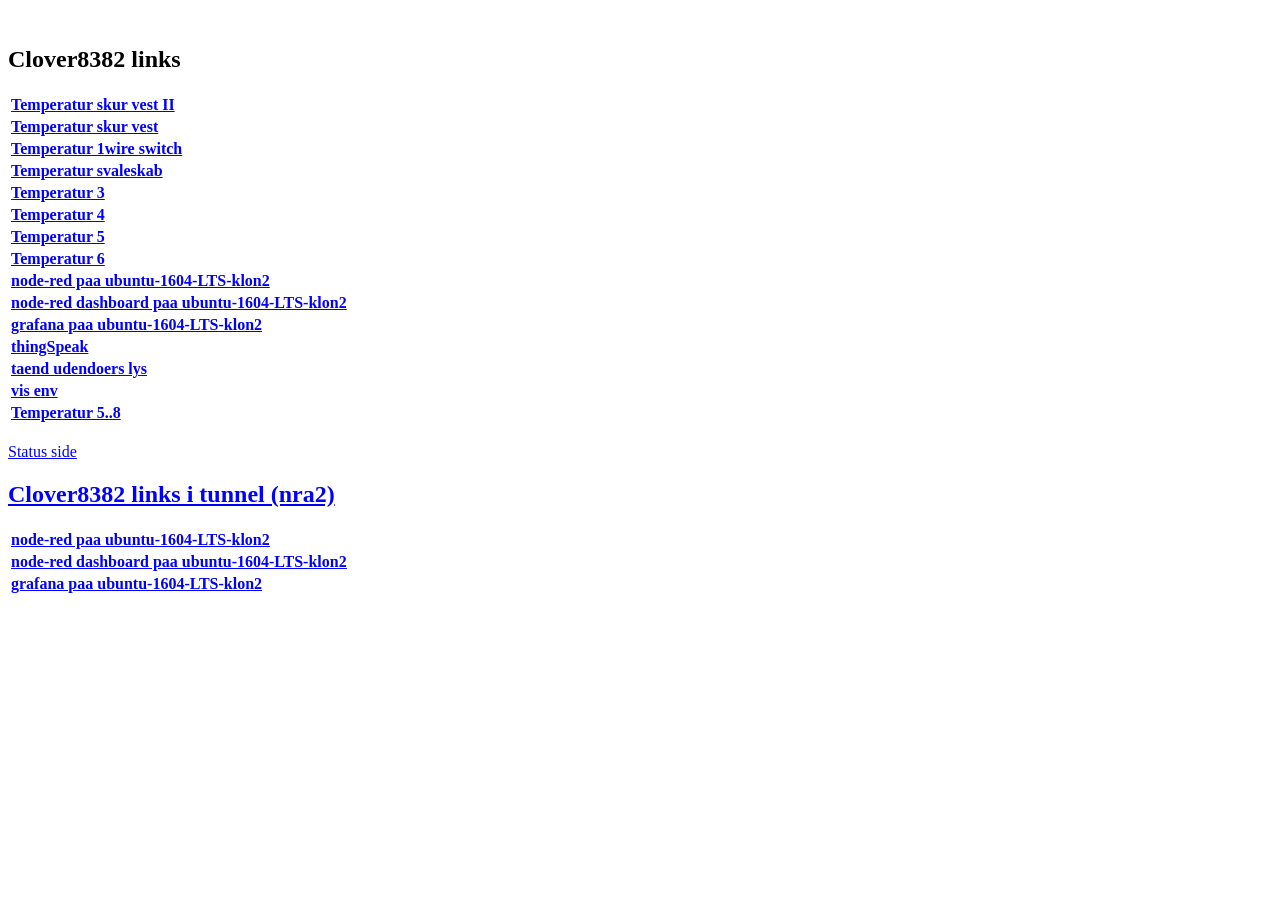
==== index.html @ 85c94c0a "Update index.html" ====
<!DOCTYPE html>
<html>
<head>
<title>Clover8382</title>
</head>
<!-- Background white, links blue (unvisited), navy (visited), red
(active) -->
<body bgcolor="#FFFFFF" text="#000000" link="#0000FF"
vlink="#000080" alink="#FF0000">
<BR>
<h2> Clover8382 links</h2>
<TABLE>
<TR><TD><B><a href="http://opsamling3/cgi-bin/graph.cgi?Database=287C283A040000&Start=-7d&End=now&Title=Temperatur skur vest II&y-axis=Grader&Description=Grader">Temperatur skur vest II</a></B></TD></TR>
<TR><TD><B><a href="http://opsamling3/cgi-bin/graph.cgi?Database=288E6C3A040000&Start=-7d&End=now&Title=Temperatur skur vest&y-axis=Temperatur 2&Description=Grader">Temperatur skur vest</a></B></TD></TR>
<TR><TD><B><a href="http://opsamling3/cgi-bin/graph.cgi?Database=285D42EB040000&Start=-7d&End=now&Title=Temperatur 1wire switch&y-axis=Temperatur 2&Description=Grader">Temperatur 1wire switch</a></B></TD></TR>
<TR><TD><B><a href="http://opsamling3/cgi-bin/graph.cgi?Database=2884FAEA040000&Start=-7d&End=now&Title=Temperatur svaleskab&y-axis=Temperatur 2&Description=Grader">Temperatur svaleskab</a></B></TD></TR>
<TR><TD><B><a href="http://opsamling3/cgi-bin/graph.cgi?Database=28F2323A040000&Start=-7d&End=now&Title=Temperatur 3&y-axis=Temperatur 3&Description=Grader">Temperatur 3</a></B></TD></TR>
<TR><TD><B><a href="http://opsamling3/cgi-bin/graph.cgi?Database=288DDADF000000&Start=-7d&End=now&Title=Temperatur 4&y-axis=Temperatur 4&Description=Grader">Temperatur 4</a></B></TD></TR>
<TR><TD><B><a href="http://opsamling3/cgi-bin/graph.cgi?Database=2895D642030000&Start=-7d&End=now&Title=Temperatur 5&y-axis=Temperatur 5&Description=Grader">Temperatur 5</a></B></TD></TR>
<TR><TD><B><a href="http://opsamling3/cgi-bin/graph.cgi?Database=28A9C1DF000000&Start=-7d&End=now&Title=Temperatur 6&y-axis=Temperatur 6&Description=Grader">Temperatur 6</a></B></TD></TR>
<TR><TD><B><a href="http://192.168.1.210:1880/">node-red paa ubuntu-1604-LTS-klon2</a></B></TD></TR>
<TR><TD><B><a href="http://192.168.1.210:1880/ui/">node-red dashboard paa ubuntu-1604-LTS-klon2</a></B></TD></TR>
<TR><TD><B><a href="http://192.168.1.210:3000/">grafana paa ubuntu-1604-LTS-klon2</a></B></TD></TR>
<TR><TD><B><a href="http://thingspeak.com/">thingSpeak</a></B></TD></TR>
<TR><TD><B><a href="http://opsamling3/cgi-bin/taendlys">taend udendoers lys</a></B></TD></TR>
<TR><TD><B><a href="http://opsamling3/cgi-bin/env">vis env</a></B></TD></TR>
<TR><TD><B><a href="http://opsamling3/cgi-bin/graph4.cgi?D1=2895D642030000&D2=28A9C1DF000000&D3=28D2C9DF000000&D4=28DBBBDF000000&Start=-7d&End=now&Title=Temperatur 5..8&y-axis=temp/C&De1=T 5&De2=T 6&De3=T 7&De4=T 8">Temperatur 5..8</a></B></TD></TR>
</TABLE>
<BR>
<a href="index.html">Status side

<h2> Clover8382 links i tunnel (nra2)</h2>
<TABLE>
<TR><TD><B><a href="http://localhost:31880/">node-red paa ubuntu-1604-LTS-klon2</a></B></TD></TR>
<TR><TD><B><a href="http://localhost:31880/ui/">node-red dashboard paa ubuntu-1604-LTS-klon2</a></B></TD></TR>
<TR><TD><B><a href="http://localhost:33000/">grafana paa ubuntu-1604-LTS-klon2</a></B></TD></TR>
</TABLE>
<BR>
</body>
</html>
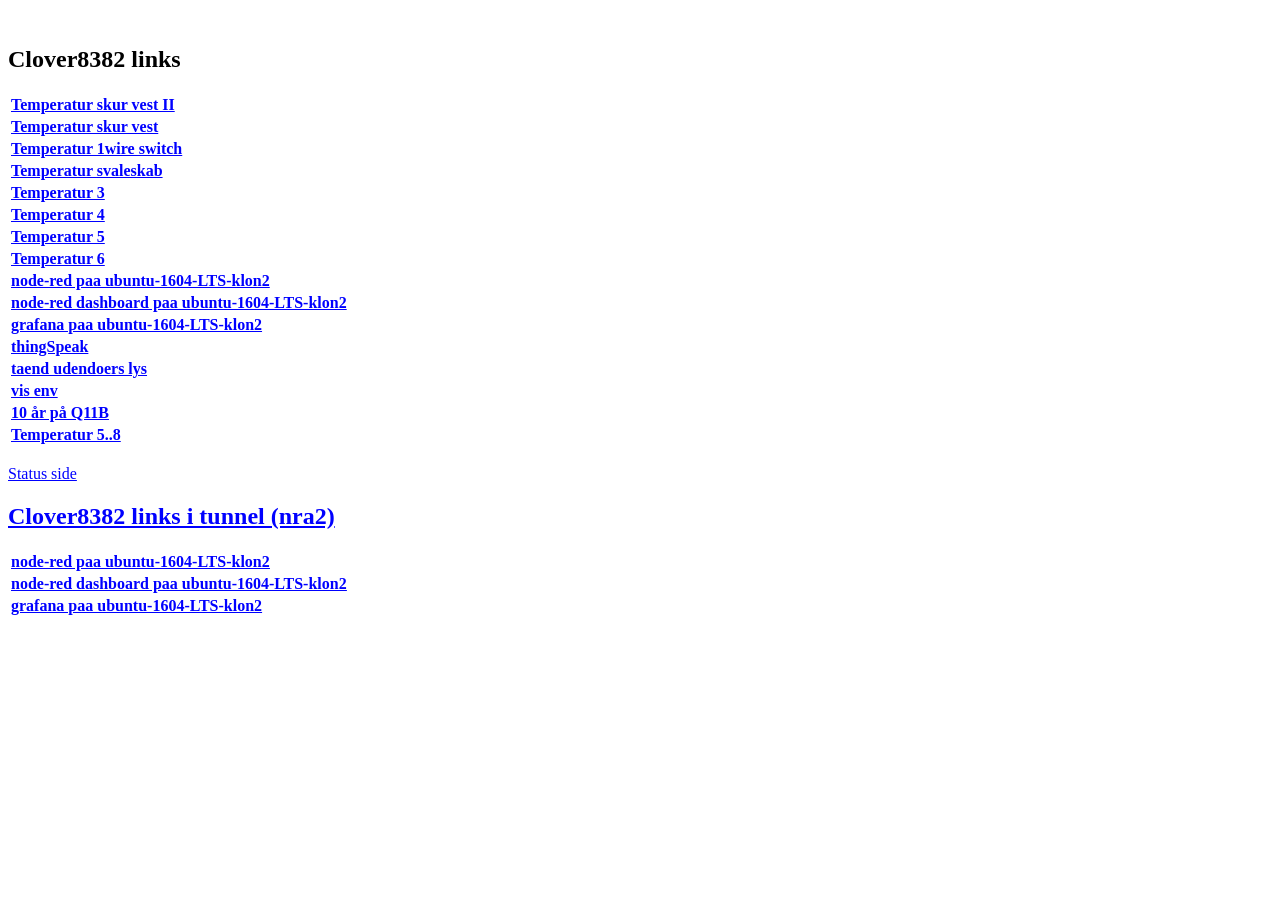
==== commit 7b038274: "Update index.html" ====
--- a/index.html
+++ b/index.html
@@ -24,6 +24,7 @@
 <TR><TD><B><a href="http://thingspeak.com/">thingSpeak</a></B></TD></TR>
 <TR><TD><B><a href="http://opsamling3/cgi-bin/taendlys">taend udendoers lys</a></B></TD></TR>
 <TR><TD><B><a href="http://opsamling3/cgi-bin/env">vis env</a></B></TD></TR>
+<TR><TD><B><a href="https://lhaugaard.github.io/10aar.html">10 år på Q11B</a></B></TD></TR>
 <TR><TD><B><a href="http://opsamling3/cgi-bin/graph4.cgi?D1=2895D642030000&D2=28A9C1DF000000&D3=28D2C9DF000000&D4=28DBBBDF000000&Start=-7d&End=now&Title=Temperatur 5..8&y-axis=temp/C&De1=T 5&De2=T 6&De3=T 7&De4=T 8">Temperatur 5..8</a></B></TD></TR>
 </TABLE>
 <BR>
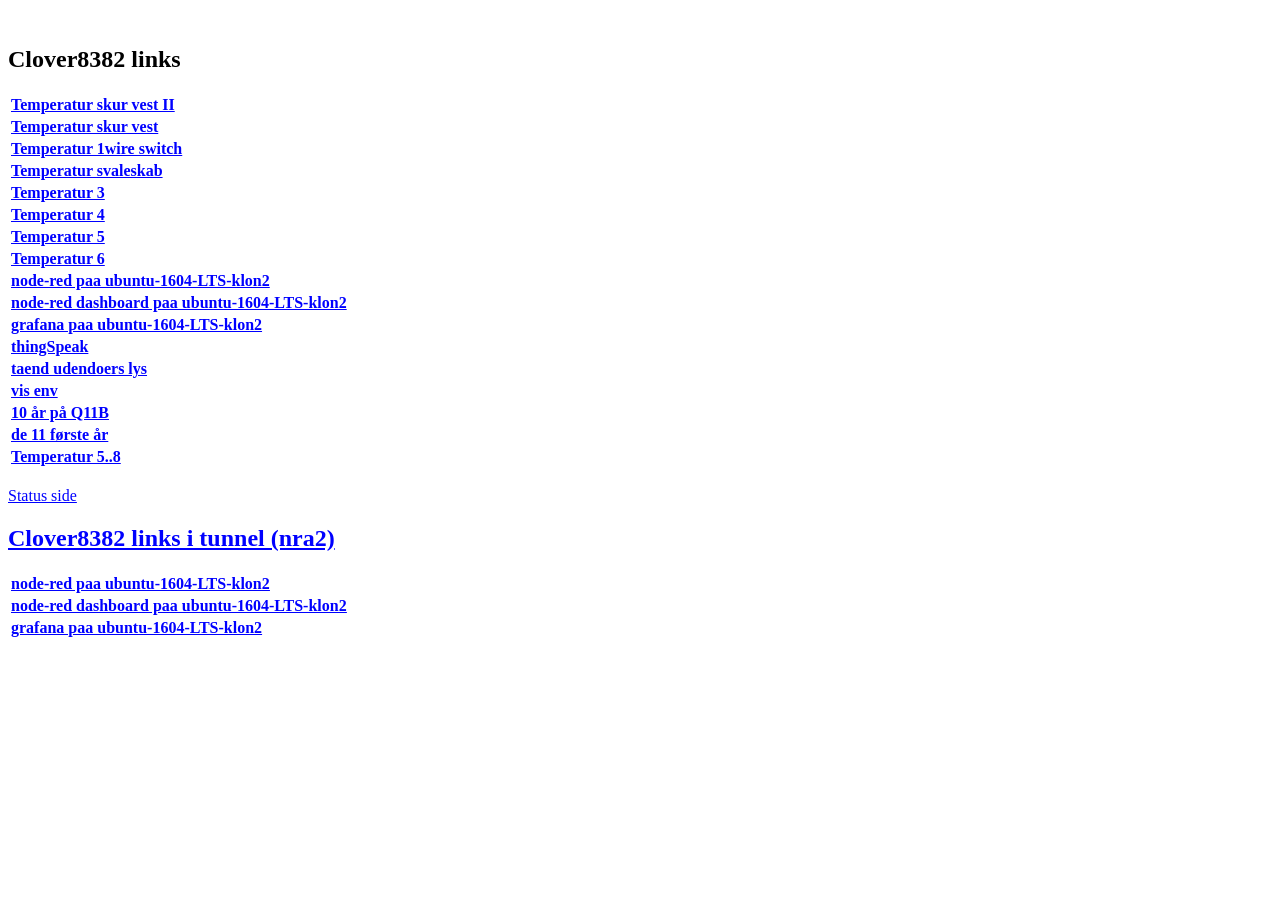
==== commit aa8954bd: "Update index.html" ====
--- a/index.html
+++ b/index.html
@@ -24,7 +24,8 @@
 <TR><TD><B><a href="http://thingspeak.com/">thingSpeak</a></B></TD></TR>
 <TR><TD><B><a href="http://opsamling3/cgi-bin/taendlys">taend udendoers lys</a></B></TD></TR>
 <TR><TD><B><a href="http://opsamling3/cgi-bin/env">vis env</a></B></TD></TR>
-<TR><TD><B><a href="https://lhaugaard.github.io/10aar.html">10 år på Q11B</a></B></TD></TR>
+<TR><TD><B><a href="https://lhaugaard.github.io/8aar.html">10 år på Q11B</a></B></TD></TR>
+<TR><TD><B><a href="https://lhaugaard.github.io/11years.html">de 11 første år</a></B></TD></TR>
 <TR><TD><B><a href="http://opsamling3/cgi-bin/graph4.cgi?D1=2895D642030000&D2=28A9C1DF000000&D3=28D2C9DF000000&D4=28DBBBDF000000&Start=-7d&End=now&Title=Temperatur 5..8&y-axis=temp/C&De1=T 5&De2=T 6&De3=T 7&De4=T 8">Temperatur 5..8</a></B></TD></TR>
 </TABLE>
 <BR>
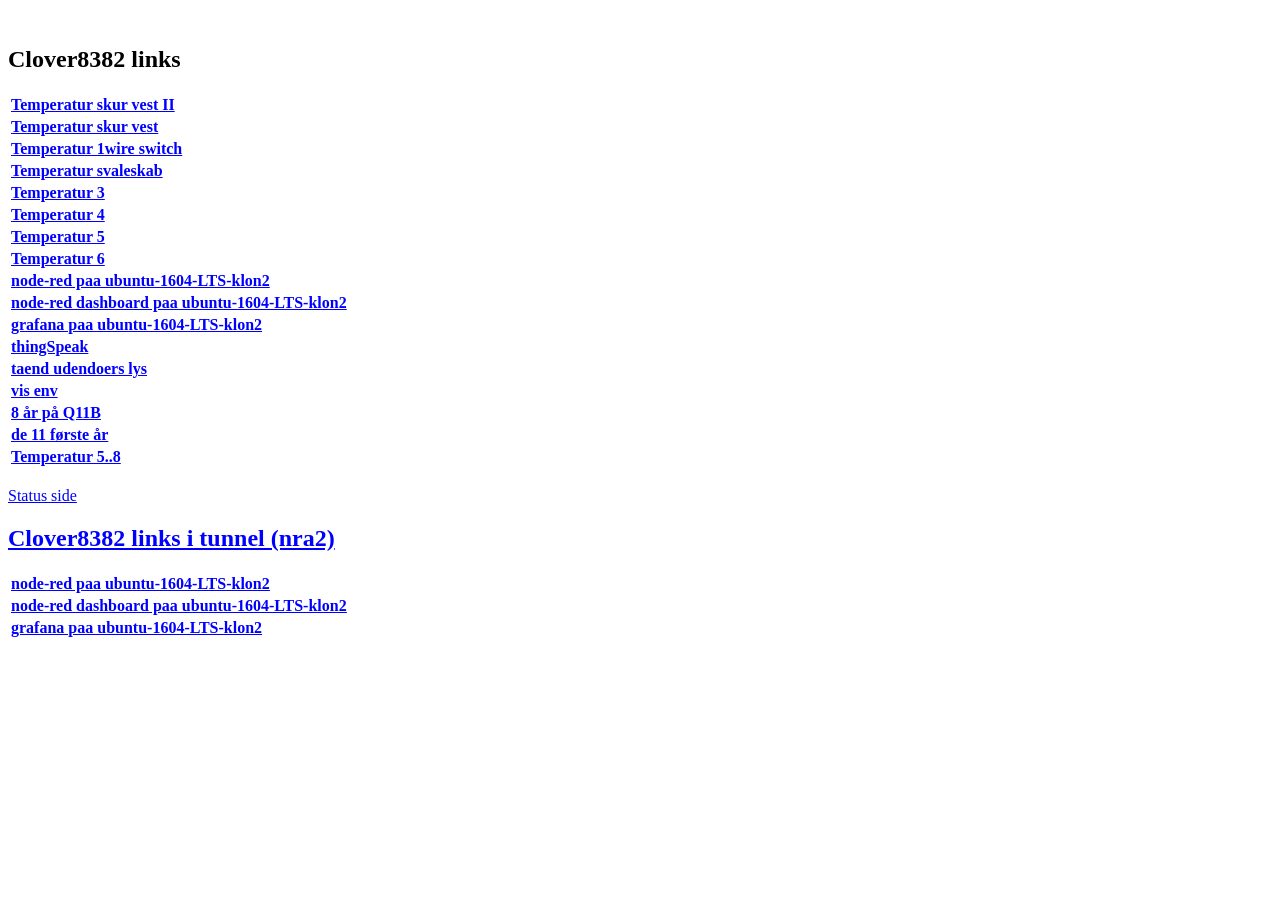
==== commit d0824fab: "Update index.html" ====
--- a/index.html
+++ b/index.html
@@ -24,7 +24,7 @@
 <TR><TD><B><a href="http://thingspeak.com/">thingSpeak</a></B></TD></TR>
 <TR><TD><B><a href="http://opsamling3/cgi-bin/taendlys">taend udendoers lys</a></B></TD></TR>
 <TR><TD><B><a href="http://opsamling3/cgi-bin/env">vis env</a></B></TD></TR>
-<TR><TD><B><a href="https://lhaugaard.github.io/8aar.html">10 år på Q11B</a></B></TD></TR>
+<TR><TD><B><a href="https://lhaugaard.github.io/10aar.html">8 år på Q11B</a></B></TD></TR>
 <TR><TD><B><a href="https://lhaugaard.github.io/11years.html">de 11 første år</a></B></TD></TR>
 <TR><TD><B><a href="http://opsamling3/cgi-bin/graph4.cgi?D1=2895D642030000&D2=28A9C1DF000000&D3=28D2C9DF000000&D4=28DBBBDF000000&Start=-7d&End=now&Title=Temperatur 5..8&y-axis=temp/C&De1=T 5&De2=T 6&De3=T 7&De4=T 8">Temperatur 5..8</a></B></TD></TR>
 </TABLE>
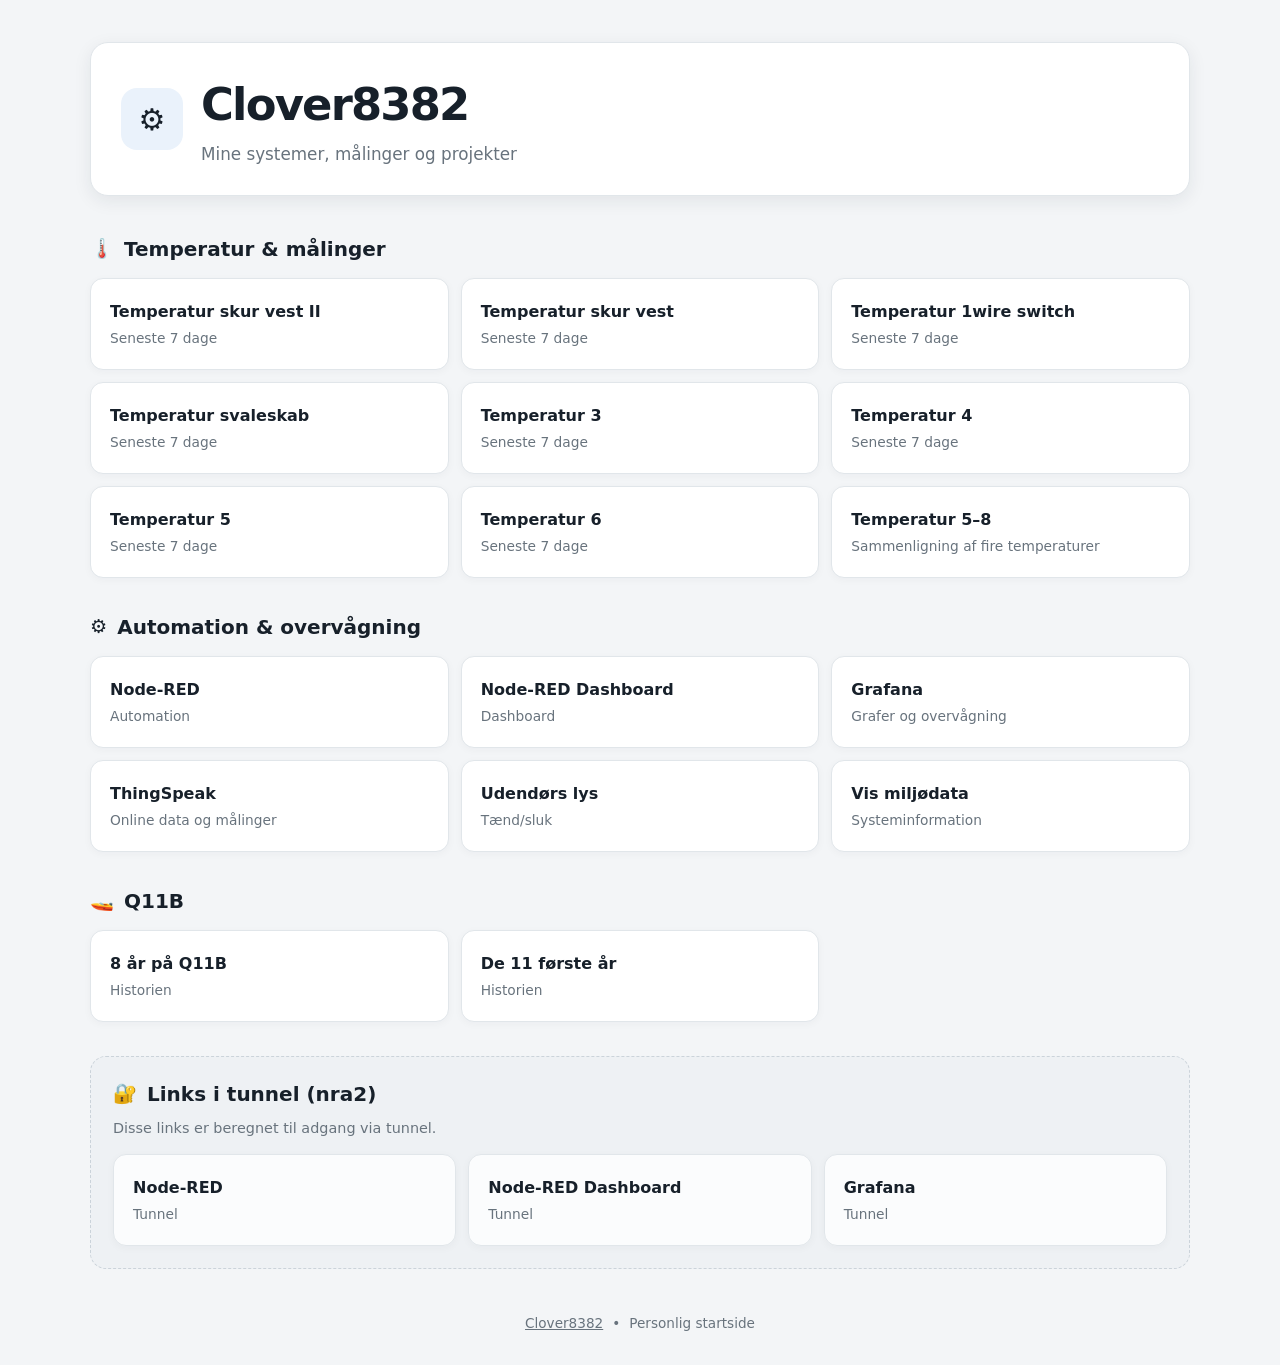
==== commit f93a79ae: "Add files via upload" ====
--- a/index.html
+++ b/index.html
@@ -1,43 +1,135 @@
 <!DOCTYPE html>
-<html>
+<html lang="da">
 <head>
-<title>Clover8382</title>
+  <meta charset="UTF-8">
+  <meta name="viewport" content="width=device-width, initial-scale=1.0">
+  <meta name="description" content="Clover8382 – links til temperatur, automation, overvågning og projekter">
+  <title>Clover8382</title>
+  <link rel="stylesheet" href="style.css">
 </head>
-<!-- Background white, links blue (unvisited), navy (visited), red
-(active) -->
-<body bgcolor="#FFFFFF" text="#000000" link="#0000FF"
-vlink="#000080" alink="#FF0000">
-<BR>
-<h2> Clover8382 links</h2>
-<TABLE>
-<TR><TD><B><a href="http://opsamling3/cgi-bin/graph.cgi?Database=287C283A040000&Start=-7d&End=now&Title=Temperatur skur vest II&y-axis=Grader&Description=Grader">Temperatur skur vest II</a></B></TD></TR>
-<TR><TD><B><a href="http://opsamling3/cgi-bin/graph.cgi?Database=288E6C3A040000&Start=-7d&End=now&Title=Temperatur skur vest&y-axis=Temperatur 2&Description=Grader">Temperatur skur vest</a></B></TD></TR>
-<TR><TD><B><a href="http://opsamling3/cgi-bin/graph.cgi?Database=285D42EB040000&Start=-7d&End=now&Title=Temperatur 1wire switch&y-axis=Temperatur 2&Description=Grader">Temperatur 1wire switch</a></B></TD></TR>
-<TR><TD><B><a href="http://opsamling3/cgi-bin/graph.cgi?Database=2884FAEA040000&Start=-7d&End=now&Title=Temperatur svaleskab&y-axis=Temperatur 2&Description=Grader">Temperatur svaleskab</a></B></TD></TR>
-<TR><TD><B><a href="http://opsamling3/cgi-bin/graph.cgi?Database=28F2323A040000&Start=-7d&End=now&Title=Temperatur 3&y-axis=Temperatur 3&Description=Grader">Temperatur 3</a></B></TD></TR>
-<TR><TD><B><a href="http://opsamling3/cgi-bin/graph.cgi?Database=288DDADF000000&Start=-7d&End=now&Title=Temperatur 4&y-axis=Temperatur 4&Description=Grader">Temperatur 4</a></B></TD></TR>
-<TR><TD><B><a href="http://opsamling3/cgi-bin/graph.cgi?Database=2895D642030000&Start=-7d&End=now&Title=Temperatur 5&y-axis=Temperatur 5&Description=Grader">Temperatur 5</a></B></TD></TR>
-<TR><TD><B><a href="http://opsamling3/cgi-bin/graph.cgi?Database=28A9C1DF000000&Start=-7d&End=now&Title=Temperatur 6&y-axis=Temperatur 6&Description=Grader">Temperatur 6</a></B></TD></TR>
-<TR><TD><B><a href="http://192.168.1.210:1880/">node-red paa ubuntu-1604-LTS-klon2</a></B></TD></TR>
-<TR><TD><B><a href="http://192.168.1.210:1880/ui/">node-red dashboard paa ubuntu-1604-LTS-klon2</a></B></TD></TR>
-<TR><TD><B><a href="http://192.168.1.210:3000/">grafana paa ubuntu-1604-LTS-klon2</a></B></TD></TR>
-<TR><TD><B><a href="http://thingspeak.com/">thingSpeak</a></B></TD></TR>
-<TR><TD><B><a href="http://opsamling3/cgi-bin/taendlys">taend udendoers lys</a></B></TD></TR>
-<TR><TD><B><a href="http://opsamling3/cgi-bin/env">vis env</a></B></TD></TR>
-<TR><TD><B><a href="https://lhaugaard.github.io/10aar.html">8 år på Q11B</a></B></TD></TR>
-<TR><TD><B><a href="https://lhaugaard.github.io/11years.html">de 11 første år</a></B></TD></TR>
-<TR><TD><B><a href="http://opsamling3/cgi-bin/graph4.cgi?D1=2895D642030000&D2=28A9C1DF000000&D3=28D2C9DF000000&D4=28DBBBDF000000&Start=-7d&End=now&Title=Temperatur 5..8&y-axis=temp/C&De1=T 5&De2=T 6&De3=T 7&De4=T 8">Temperatur 5..8</a></B></TD></TR>
-</TABLE>
-<BR>
-<a href="index.html">Status side
 
-<h2> Clover8382 links i tunnel (nra2)</h2>
-<TABLE>
-<TR><TD><B><a href="http://localhost:31880/">node-red paa ubuntu-1604-LTS-klon2</a></B></TD></TR>
-<TR><TD><B><a href="http://localhost:31880/ui/">node-red dashboard paa ubuntu-1604-LTS-klon2</a></B></TD></TR>
-<TR><TD><B><a href="http://localhost:33000/">grafana paa ubuntu-1604-LTS-klon2</a></B></TD></TR>
-</TABLE>
-<BR>
+<body>
+  <main class="page">
+
+    <header class="hero">
+      <div class="hero-icon">⚙️</div>
+      <div>
+        <h1>Clover8382</h1>
+        <p>Mine systemer, målinger og projekter</p>
+      </div>
+    </header>
+
+    <section>
+      <h2><span>🌡️</span> Temperatur & målinger</h2>
+      <div class="cards">
+        <a class="card" href="http://opsamling3/cgi-bin/graph.cgi?Database=287C283A040000&Start=-7d&End=now&Title=Temperatur%20skur%20vest%20II&y-axis=Grader&Description=Grader">
+          <strong>Temperatur skur vest II</strong>
+          <small>Seneste 7 dage</small>
+        </a>
+        <a class="card" href="http://opsamling3/cgi-bin/graph.cgi?Database=288E6C3A040000&Start=-7d&End=now&Title=Temperatur%20skur%20vest&y-axis=Temperatur%202&Description=Grader">
+          <strong>Temperatur skur vest</strong>
+          <small>Seneste 7 dage</small>
+        </a>
+        <a class="card" href="http://opsamling3/cgi-bin/graph.cgi?Database=285D42EB040000&Start=-7d&End=now&Title=Temperatur%201wire%20switch&y-axis=Temperatur%202&Description=Grader">
+          <strong>Temperatur 1wire switch</strong>
+          <small>Seneste 7 dage</small>
+        </a>
+        <a class="card" href="http://opsamling3/cgi-bin/graph.cgi?Database=2884FAEA040000&Start=-7d&End=now&Title=Temperatur%20svaleskab&y-axis=Temperatur%202&Description=Grader">
+          <strong>Temperatur svaleskab</strong>
+          <small>Seneste 7 dage</small>
+        </a>
+        <a class="card" href="http://opsamling3/cgi-bin/graph.cgi?Database=28F2323A040000&Start=-7d&End=now&Title=Temperatur%203&y-axis=Temperatur%203&Description=Grader">
+          <strong>Temperatur 3</strong>
+          <small>Seneste 7 dage</small>
+        </a>
+        <a class="card" href="http://opsamling3/cgi-bin/graph.cgi?Database=288DDADF000000&Start=-7d&End=now&Title=Temperatur%204&y-axis=Temperatur%204&Description=Grader">
+          <strong>Temperatur 4</strong>
+          <small>Seneste 7 dage</small>
+        </a>
+        <a class="card" href="http://opsamling3/cgi-bin/graph.cgi?Database=2895D642030000&Start=-7d&End=now&Title=Temperatur%205&y-axis=Temperatur%205&Description=Grader">
+          <strong>Temperatur 5</strong>
+          <small>Seneste 7 dage</small>
+        </a>
+        <a class="card" href="http://opsamling3/cgi-bin/graph.cgi?Database=28A9C1DF000000&Start=-7d&End=now&Title=Temperatur%206&y-axis=Temperatur%206&Description=Grader">
+          <strong>Temperatur 6</strong>
+          <small>Seneste 7 dage</small>
+        </a>
+        <a class="card card-wide" href="http://opsamling3/cgi-bin/graph4.cgi?D1=2895D642030000&D2=28A9C1DF000000&D3=28D2C9DF000000&D4=28DBBBDF000000&Start=-7d&End=now&Title=Temperatur%205..8&y-axis=temp/C&De1=T%205&De2=T%206&De3=T%207&De4=T%208">
+          <strong>Temperatur 5–8</strong>
+          <small>Sammenligning af fire temperaturer</small>
+        </a>
+      </div>
+    </section>
+
+    <section>
+      <h2><span>⚙️</span> Automation & overvågning</h2>
+      <div class="cards">
+        <a class="card" href="http://192.168.1.210:1880/">
+          <strong>Node-RED</strong>
+          <small>Automation</small>
+        </a>
+        <a class="card" href="http://192.168.1.210:1880/ui/">
+          <strong>Node-RED Dashboard</strong>
+          <small>Dashboard</small>
+        </a>
+        <a class="card" href="http://192.168.1.210:3000/">
+          <strong>Grafana</strong>
+          <small>Grafer og overvågning</small>
+        </a>
+        <a class="card" href="http://thingspeak.com/">
+          <strong>ThingSpeak</strong>
+          <small>Online data og målinger</small>
+        </a>
+        <a class="card" href="http://opsamling3/cgi-bin/taendlys">
+          <strong>Udendørs lys</strong>
+          <small>Tænd/sluk</small>
+        </a>
+        <a class="card" href="http://opsamling3/cgi-bin/env">
+          <strong>Vis miljødata</strong>
+          <small>Systeminformation</small>
+        </a>
+      </div>
+    </section>
+
+    <section>
+      <h2><span>🚤</span> Q11B</h2>
+      <div class="cards">
+        <a class="card" href="10aar.html">
+          <strong>8 år på Q11B</strong>
+          <small>Historien</small>
+        </a>
+        <a class="card" href="11years.html">
+          <strong>De 11 første år</strong>
+          <small>Historien</small>
+        </a>
+      </div>
+    </section>
+
+    <section class="tunnel">
+      <h2><span>🔐</span> Links i tunnel (nra2)</h2>
+      <p class="section-note">Disse links er beregnet til adgang via tunnel.</p>
+      <div class="cards">
+        <a class="card" href="http://localhost:31880/">
+          <strong>Node-RED</strong>
+          <small>Tunnel</small>
+        </a>
+        <a class="card" href="http://localhost:31880/ui/">
+          <strong>Node-RED Dashboard</strong>
+          <small>Tunnel</small>
+        </a>
+        <a class="card" href="http://localhost:33000/">
+          <strong>Grafana</strong>
+          <small>Tunnel</small>
+        </a>
+      </div>
+    </section>
+
+    <footer>
+      <a href="index.html">Clover8382</a>
+      <span>•</span>
+      <span>Personlig startside</span>
+    </footer>
+
+  </main>
 </body>
 </html>
-
--- a/style.css
+++ b/style.css
@@ -0,0 +1,190 @@
+:root {
+  --bg: #f3f5f7;
+  --surface: #ffffff;
+  --text: #17202a;
+  --muted: #68737d;
+  --border: #e1e6ea;
+  --accent: #2867a8;
+  --accent-soft: #eaf2fb;
+  --shadow: 0 5px 18px rgba(20, 35, 50, 0.08);
+}
+
+* {
+  box-sizing: border-box;
+}
+
+html {
+  scroll-behavior: smooth;
+}
+
+body {
+  margin: 0;
+  background: var(--bg);
+  color: var(--text);
+  font-family: system-ui, -apple-system, BlinkMacSystemFont, "Segoe UI", sans-serif;
+  line-height: 1.5;
+}
+
+.page {
+  width: min(1100px, calc(100% - 32px));
+  margin: 0 auto;
+  padding: 42px 0 32px;
+}
+
+.hero {
+  display: flex;
+  align-items: center;
+  gap: 18px;
+  margin-bottom: 38px;
+  padding: 28px 30px;
+  background: var(--surface);
+  border: 1px solid var(--border);
+  border-radius: 18px;
+  box-shadow: var(--shadow);
+}
+
+.hero-icon {
+  display: grid;
+  place-items: center;
+  width: 62px;
+  height: 62px;
+  border-radius: 16px;
+  background: var(--accent-soft);
+  font-size: 30px;
+}
+
+h1 {
+  margin: 0;
+  font-size: clamp(2rem, 5vw, 2.8rem);
+  letter-spacing: -0.04em;
+}
+
+.hero p {
+  margin: 4px 0 0;
+  color: var(--muted);
+  font-size: 1.05rem;
+}
+
+section {
+  margin: 0 0 34px;
+}
+
+h2 {
+  display: flex;
+  align-items: center;
+  gap: 10px;
+  margin: 0 0 14px;
+  font-size: 1.25rem;
+}
+
+h2 span {
+  font-size: 1.2rem;
+}
+
+.cards {
+  display: grid;
+  grid-template-columns: repeat(3, 1fr);
+  gap: 12px;
+}
+
+.card {
+  display: flex;
+  flex-direction: column;
+  justify-content: center;
+  min-height: 92px;
+  padding: 17px 19px;
+  color: var(--text);
+  text-decoration: none;
+  background: var(--surface);
+  border: 1px solid var(--border);
+  border-radius: 13px;
+  box-shadow: 0 2px 8px rgba(20, 35, 50, 0.035);
+  transition: transform 0.16s ease, box-shadow 0.16s ease, border-color 0.16s ease;
+}
+
+.card:hover {
+  transform: translateY(-3px);
+  border-color: #b8cbe0;
+  box-shadow: var(--shadow);
+}
+
+.card:focus-visible {
+  outline: 3px solid #9fc2e6;
+  outline-offset: 2px;
+}
+
+.card strong {
+  font-size: 1rem;
+}
+
+.card small {
+  margin-top: 4px;
+  color: var(--muted);
+  font-size: 0.86rem;
+}
+
+.card-wide {
+  grid-column: span 1;
+}
+
+.tunnel {
+  padding: 22px;
+  background: #eef1f4;
+  border: 1px dashed #cbd3da;
+  border-radius: 16px;
+}
+
+.section-note {
+  margin: -5px 0 14px;
+  color: var(--muted);
+  font-size: 0.9rem;
+}
+
+.tunnel .card {
+  background: rgba(255, 255, 255, 0.8);
+}
+
+footer {
+  display: flex;
+  justify-content: center;
+  gap: 9px;
+  padding-top: 10px;
+  color: var(--muted);
+  font-size: 0.85rem;
+}
+
+footer a {
+  color: var(--muted);
+}
+
+@media (max-width: 800px) {
+  .cards {
+    grid-template-columns: repeat(2, 1fr);
+  }
+}
+
+@media (max-width: 540px) {
+  .page {
+    width: min(100% - 20px, 1100px);
+    padding-top: 20px;
+  }
+
+  .hero {
+    padding: 22px;
+    margin-bottom: 28px;
+  }
+
+  .hero-icon {
+    width: 52px;
+    height: 52px;
+    font-size: 25px;
+  }
+
+  .cards {
+    grid-template-columns: 1fr;
+  }
+
+  .card {
+    min-height: 78px;
+  }
+}
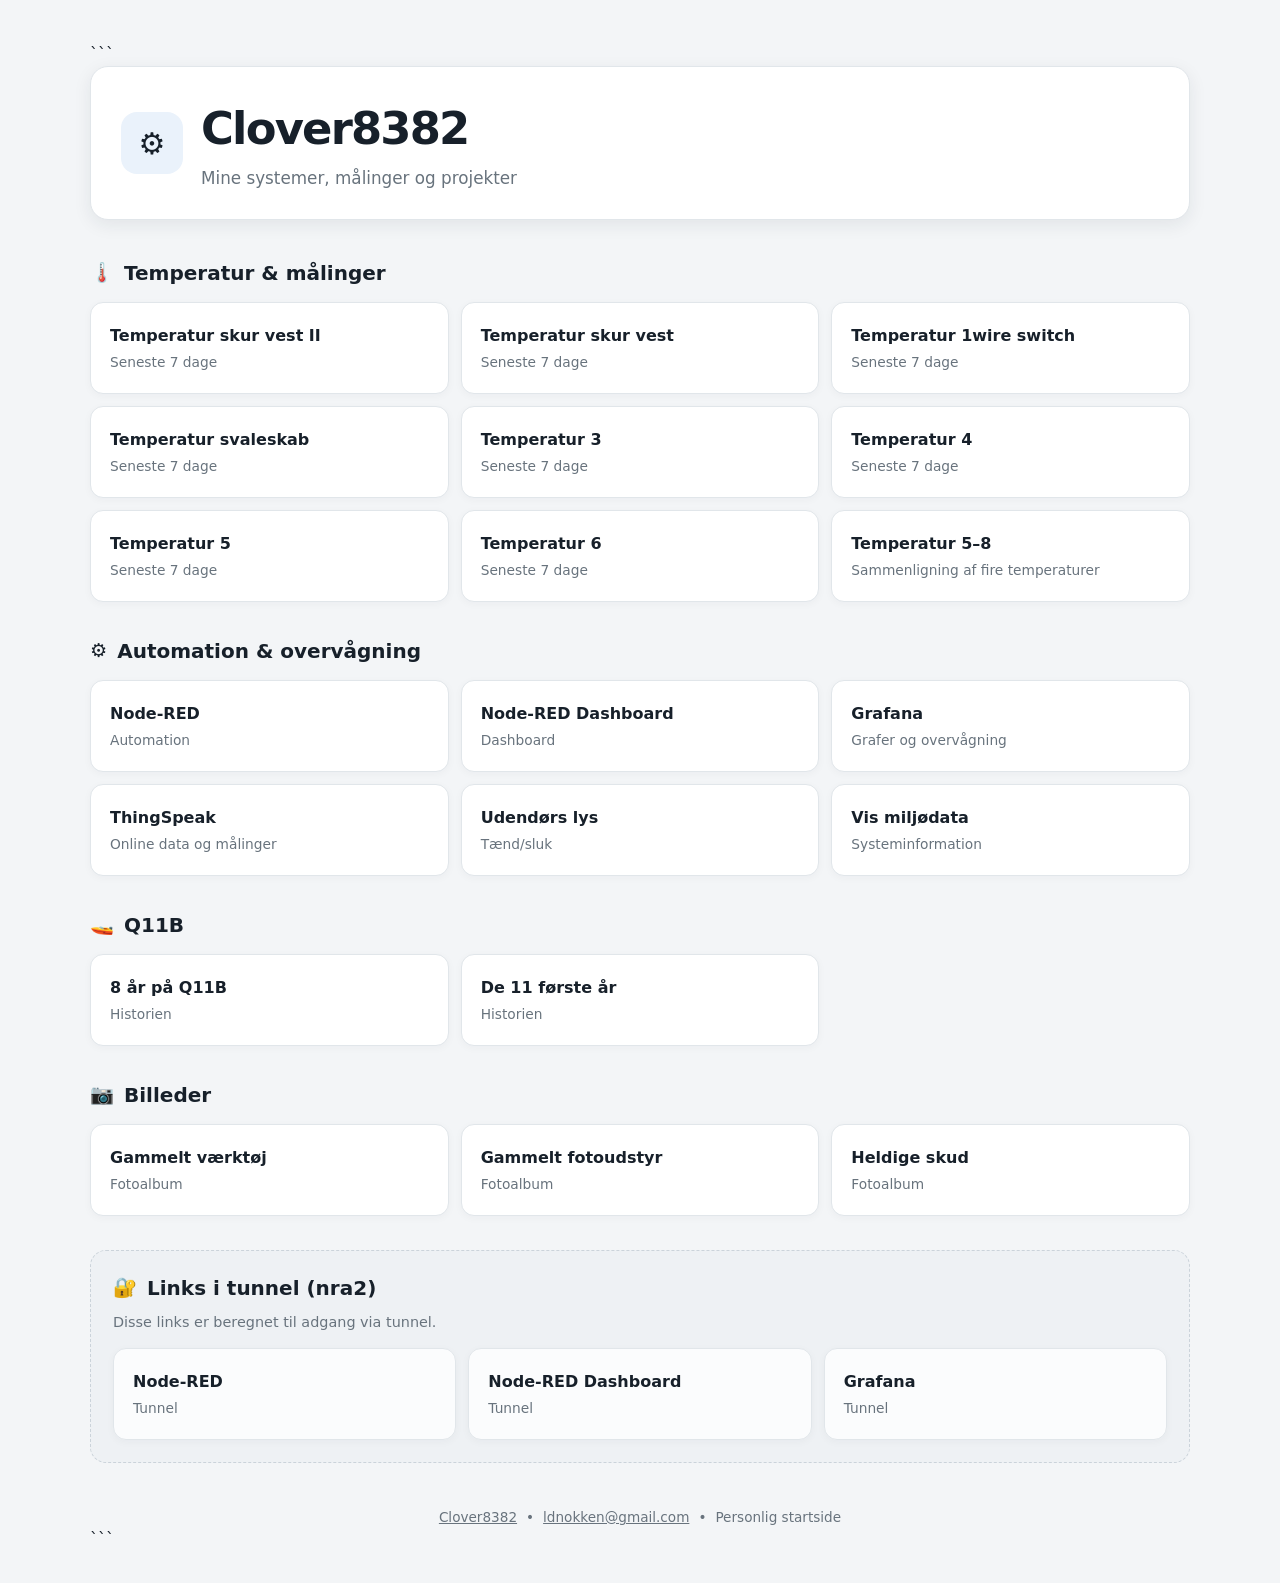
==== commit 2e2144ef: "Update index.html" ====
--- a/index.html
+++ b/index.html
@@ -1,4 +1,5 @@
 <!DOCTYPE html>
+
 <html lang="da">
 <head>
   <meta charset="UTF-8">
@@ -11,124 +12,180 @@
 <body>
   <main class="page">
 
-    <header class="hero">
-      <div class="hero-icon">⚙️</div>
-      <div>
-        <h1>Clover8382</h1>
-        <p>Mine systemer, målinger og projekter</p>
-      </div>
-    </header>
+```
+<header class="hero">
+  <div class="hero-icon">⚙️</div>
+  <div>
+    <h1>Clover8382</h1>
+    <p>Mine systemer, målinger og projekter</p>
+  </div>
+</header>
 
-    <section>
-      <h2><span>🌡️</span> Temperatur & målinger</h2>
-      <div class="cards">
-        <a class="card" href="http://opsamling3/cgi-bin/graph.cgi?Database=287C283A040000&Start=-7d&End=now&Title=Temperatur%20skur%20vest%20II&y-axis=Grader&Description=Grader">
-          <strong>Temperatur skur vest II</strong>
-          <small>Seneste 7 dage</small>
-        </a>
-        <a class="card" href="http://opsamling3/cgi-bin/graph.cgi?Database=288E6C3A040000&Start=-7d&End=now&Title=Temperatur%20skur%20vest&y-axis=Temperatur%202&Description=Grader">
-          <strong>Temperatur skur vest</strong>
-          <small>Seneste 7 dage</small>
-        </a>
-        <a class="card" href="http://opsamling3/cgi-bin/graph.cgi?Database=285D42EB040000&Start=-7d&End=now&Title=Temperatur%201wire%20switch&y-axis=Temperatur%202&Description=Grader">
-          <strong>Temperatur 1wire switch</strong>
-          <small>Seneste 7 dage</small>
-        </a>
-        <a class="card" href="http://opsamling3/cgi-bin/graph.cgi?Database=2884FAEA040000&Start=-7d&End=now&Title=Temperatur%20svaleskab&y-axis=Temperatur%202&Description=Grader">
-          <strong>Temperatur svaleskab</strong>
-          <small>Seneste 7 dage</small>
-        </a>
-        <a class="card" href="http://opsamling3/cgi-bin/graph.cgi?Database=28F2323A040000&Start=-7d&End=now&Title=Temperatur%203&y-axis=Temperatur%203&Description=Grader">
-          <strong>Temperatur 3</strong>
-          <small>Seneste 7 dage</small>
-        </a>
-        <a class="card" href="http://opsamling3/cgi-bin/graph.cgi?Database=288DDADF000000&Start=-7d&End=now&Title=Temperatur%204&y-axis=Temperatur%204&Description=Grader">
-          <strong>Temperatur 4</strong>
-          <small>Seneste 7 dage</small>
-        </a>
-        <a class="card" href="http://opsamling3/cgi-bin/graph.cgi?Database=2895D642030000&Start=-7d&End=now&Title=Temperatur%205&y-axis=Temperatur%205&Description=Grader">
-          <strong>Temperatur 5</strong>
-          <small>Seneste 7 dage</small>
-        </a>
-        <a class="card" href="http://opsamling3/cgi-bin/graph.cgi?Database=28A9C1DF000000&Start=-7d&End=now&Title=Temperatur%206&y-axis=Temperatur%206&Description=Grader">
-          <strong>Temperatur 6</strong>
-          <small>Seneste 7 dage</small>
-        </a>
-        <a class="card card-wide" href="http://opsamling3/cgi-bin/graph4.cgi?D1=2895D642030000&D2=28A9C1DF000000&D3=28D2C9DF000000&D4=28DBBBDF000000&Start=-7d&End=now&Title=Temperatur%205..8&y-axis=temp/C&De1=T%205&De2=T%206&De3=T%207&De4=T%208">
-          <strong>Temperatur 5–8</strong>
-          <small>Sammenligning af fire temperaturer</small>
-        </a>
-      </div>
-    </section>
+<section>
+  <h2><span>🌡️</span> Temperatur & målinger</h2>
+  <div class="cards">
 
-    <section>
-      <h2><span>⚙️</span> Automation & overvågning</h2>
-      <div class="cards">
-        <a class="card" href="http://192.168.1.210:1880/">
-          <strong>Node-RED</strong>
-          <small>Automation</small>
-        </a>
-        <a class="card" href="http://192.168.1.210:1880/ui/">
-          <strong>Node-RED Dashboard</strong>
-          <small>Dashboard</small>
-        </a>
-        <a class="card" href="http://192.168.1.210:3000/">
-          <strong>Grafana</strong>
-          <small>Grafer og overvågning</small>
-        </a>
-        <a class="card" href="http://thingspeak.com/">
-          <strong>ThingSpeak</strong>
-          <small>Online data og målinger</small>
-        </a>
-        <a class="card" href="http://opsamling3/cgi-bin/taendlys">
-          <strong>Udendørs lys</strong>
-          <small>Tænd/sluk</small>
-        </a>
-        <a class="card" href="http://opsamling3/cgi-bin/env">
-          <strong>Vis miljødata</strong>
-          <small>Systeminformation</small>
-        </a>
-      </div>
-    </section>
+    <a class="card" href="http://opsamling3/cgi-bin/graph.cgi?Database=287C283A040000&Start=-7d&End=now&Title=Temperatur%20skur%20vest%20II&y-axis=Grader&Description=Grader">
+      <strong>Temperatur skur vest II</strong>
+      <small>Seneste 7 dage</small>
+    </a>
 
-    <section>
-      <h2><span>🚤</span> Q11B</h2>
-      <div class="cards">
-        <a class="card" href="10aar.html">
-          <strong>8 år på Q11B</strong>
-          <small>Historien</small>
-        </a>
-        <a class="card" href="11years.html">
-          <strong>De 11 første år</strong>
-          <small>Historien</small>
-        </a>
-      </div>
-    </section>
+    <a class="card" href="http://opsamling3/cgi-bin/graph.cgi?Database=288E6C3A040000&Start=-7d&End=now&Title=Temperatur%20skur%20vest&y-axis=Temperatur%202&Description=Grader">
+      <strong>Temperatur skur vest</strong>
+      <small>Seneste 7 dage</small>
+    </a>
 
-    <section class="tunnel">
-      <h2><span>🔐</span> Links i tunnel (nra2)</h2>
-      <p class="section-note">Disse links er beregnet til adgang via tunnel.</p>
-      <div class="cards">
-        <a class="card" href="http://localhost:31880/">
-          <strong>Node-RED</strong>
-          <small>Tunnel</small>
-        </a>
-        <a class="card" href="http://localhost:31880/ui/">
-          <strong>Node-RED Dashboard</strong>
-          <small>Tunnel</small>
-        </a>
-        <a class="card" href="http://localhost:33000/">
-          <strong>Grafana</strong>
-          <small>Tunnel</small>
-        </a>
-      </div>
-    </section>
+    <a class="card" href="http://opsamling3/cgi-bin/graph.cgi?Database=285D42EB040000&Start=-7d&End=now&Title=Temperatur%201wire%20switch&y-axis=Temperatur%202&Description=Grader">
+      <strong>Temperatur 1wire switch</strong>
+      <small>Seneste 7 dage</small>
+    </a>
 
-    <footer>
-      <a href="index.html">Clover8382</a>
-      <span>•</span>
-      <span>Personlig startside</span>
-    </footer>
+    <a class="card" href="http://opsamling3/cgi-bin/graph.cgi?Database=2884FAEA040000&Start=-7d&End=now&Title=Temperatur%20svaleskab&y-axis=Temperatur%202&Description=Grader">
+      <strong>Temperatur svaleskab</strong>
+      <small>Seneste 7 dage</small>
+    </a>
+
+    <a class="card" href="http://opsamling3/cgi-bin/graph.cgi?Database=28F2323A040000&Start=-7d&End=now&Title=Temperatur%203&y-axis=Temperatur%203&Description=Grader">
+      <strong>Temperatur 3</strong>
+      <small>Seneste 7 dage</small>
+    </a>
+
+    <a class="card" href="http://opsamling3/cgi-bin/graph.cgi?Database=288DDADF000000&Start=-7d&End=now&Title=Temperatur%204&y-axis=Temperatur%204&Description=Grader">
+      <strong>Temperatur 4</strong>
+      <small>Seneste 7 dage</small>
+    </a>
+
+    <a class="card" href="http://opsamling3/cgi-bin/graph.cgi?Database=2895D642030000&Start=-7d&End=now&Title=Temperatur%205&y-axis=Temperatur%205&Description=Grader">
+      <strong>Temperatur 5</strong>
+      <small>Seneste 7 dage</small>
+    </a>
+
+    <a class="card" href="http://opsamling3/cgi-bin/graph.cgi?Database=28A9C1DF000000&Start=-7d&End=now&Title=Temperatur%206&y-axis=Temperatur%206&Description=Grader">
+      <strong>Temperatur 6</strong>
+      <small>Seneste 7 dage</small>
+    </a>
+
+    <a class="card" href="http://opsamling3/cgi-bin/graph4.cgi?D1=2895D642030000&D2=28A9C1DF000000&D3=28D2C9DF000000&D4=28DBBBDF000000&Start=-7d&End=now&Title=Temperatur%205..8&y-axis=temp/C&De1=T%205&De2=T%206&De3=T%207&De4=T%208">
+      <strong>Temperatur 5–8</strong>
+      <small>Sammenligning af fire temperaturer</small>
+    </a>
+
+  </div>
+</section>
+
+
+<section>
+  <h2><span>⚙️</span> Automation & overvågning</h2>
+  <div class="cards">
+
+    <a class="card" href="http://192.168.1.210:1880/">
+      <strong>Node-RED</strong>
+      <small>Automation</small>
+    </a>
+
+    <a class="card" href="http://192.168.1.210:1880/ui/">
+      <strong>Node-RED Dashboard</strong>
+      <small>Dashboard</small>
+    </a>
+
+    <a class="card" href="http://192.168.1.210:3000/">
+      <strong>Grafana</strong>
+      <small>Grafer og overvågning</small>
+    </a>
+
+    <a class="card" href="http://thingspeak.com/">
+      <strong>ThingSpeak</strong>
+      <small>Online data og målinger</small>
+    </a>
+
+    <a class="card" href="http://opsamling3/cgi-bin/taendlys">
+      <strong>Udendørs lys</strong>
+      <small>Tænd/sluk</small>
+    </a>
+
+    <a class="card" href="http://opsamling3/cgi-bin/env">
+      <strong>Vis miljødata</strong>
+      <small>Systeminformation</small>
+    </a>
+
+  </div>
+</section>
+
+
+<section>
+  <h2><span>🚤</span> Q11B</h2>
+  <div class="cards">
+
+    <a class="card" href="10aar.html">
+      <strong>8 år på Q11B</strong>
+      <small>Historien</small>
+    </a>
+
+    <a class="card" href="11years.html">
+      <strong>De 11 første år</strong>
+      <small>Historien</small>
+    </a>
+
+  </div>
+</section>
+
+
+<section>
+  <h2><span>📷</span> Billeder</h2>
+  <div class="cards">
+
+    <a class="card" href="https://www.icloud.com/sharedalbum/#D2av31ho1gCqDTY4kBqicKP0eXgCAEQARogy2jcRqKCgAdakivBG8-xdeYRg00T9E0rPkPf4pEdS_Q">
+      <strong>Gammelt værktøj</strong>
+      <small>Fotoalbum</small>
+    </a>
+
+    <a class="card" href="https://www.icloud.com/sharedalbum/#D2av3X5cp5FOdD_lMrelVsbouGgCAEQARoge4QoWf3oBNX6JuOkh8VaXE8xO7FwrChVWlgJltvnIkQ">
+      <strong>Gammelt fotoudstyr</strong>
+      <small>Fotoalbum</small>
+    </a>
+
+    <a class="card" href="https://www.icloud.com/sharedalbum/#D2av3k_GOitBrB2btT4wnwGNcoACAEQARogis0KX1jMV60-QIW6ZQR8-P4sXBpEpbKKJnlkljvymYQ">
+      <strong>Heldige skud</strong>
+      <small>Fotoalbum</small>
+    </a>
+
+  </div>
+</section>
+
+
+<section class="tunnel">
+  <h2><span>🔐</span> Links i tunnel (nra2)</h2>
+  <p class="section-note">Disse links er beregnet til adgang via tunnel.</p>
+
+  <div class="cards">
+
+    <a class="card" href="http://localhost:31880/">
+      <strong>Node-RED</strong>
+      <small>Tunnel</small>
+    </a>
+
+    <a class="card" href="http://localhost:31880/ui/">
+      <strong>Node-RED Dashboard</strong>
+      <small>Tunnel</small>
+    </a>
+
+    <a class="card" href="http://localhost:33000/">
+      <strong>Grafana</strong>
+      <small>Tunnel</small>
+    </a>
+
+  </div>
+</section>
+
+
+<footer>
+  <a href="index.html">Clover8382</a>
+  <span>•</span>
+  <a href="mailto:ldnokken@gmail.com">ldnokken@gmail.com</a>
+  <span>•</span>
+  <span>Personlig startside</span>
+</footer>
+```
 
   </main>
 </body>
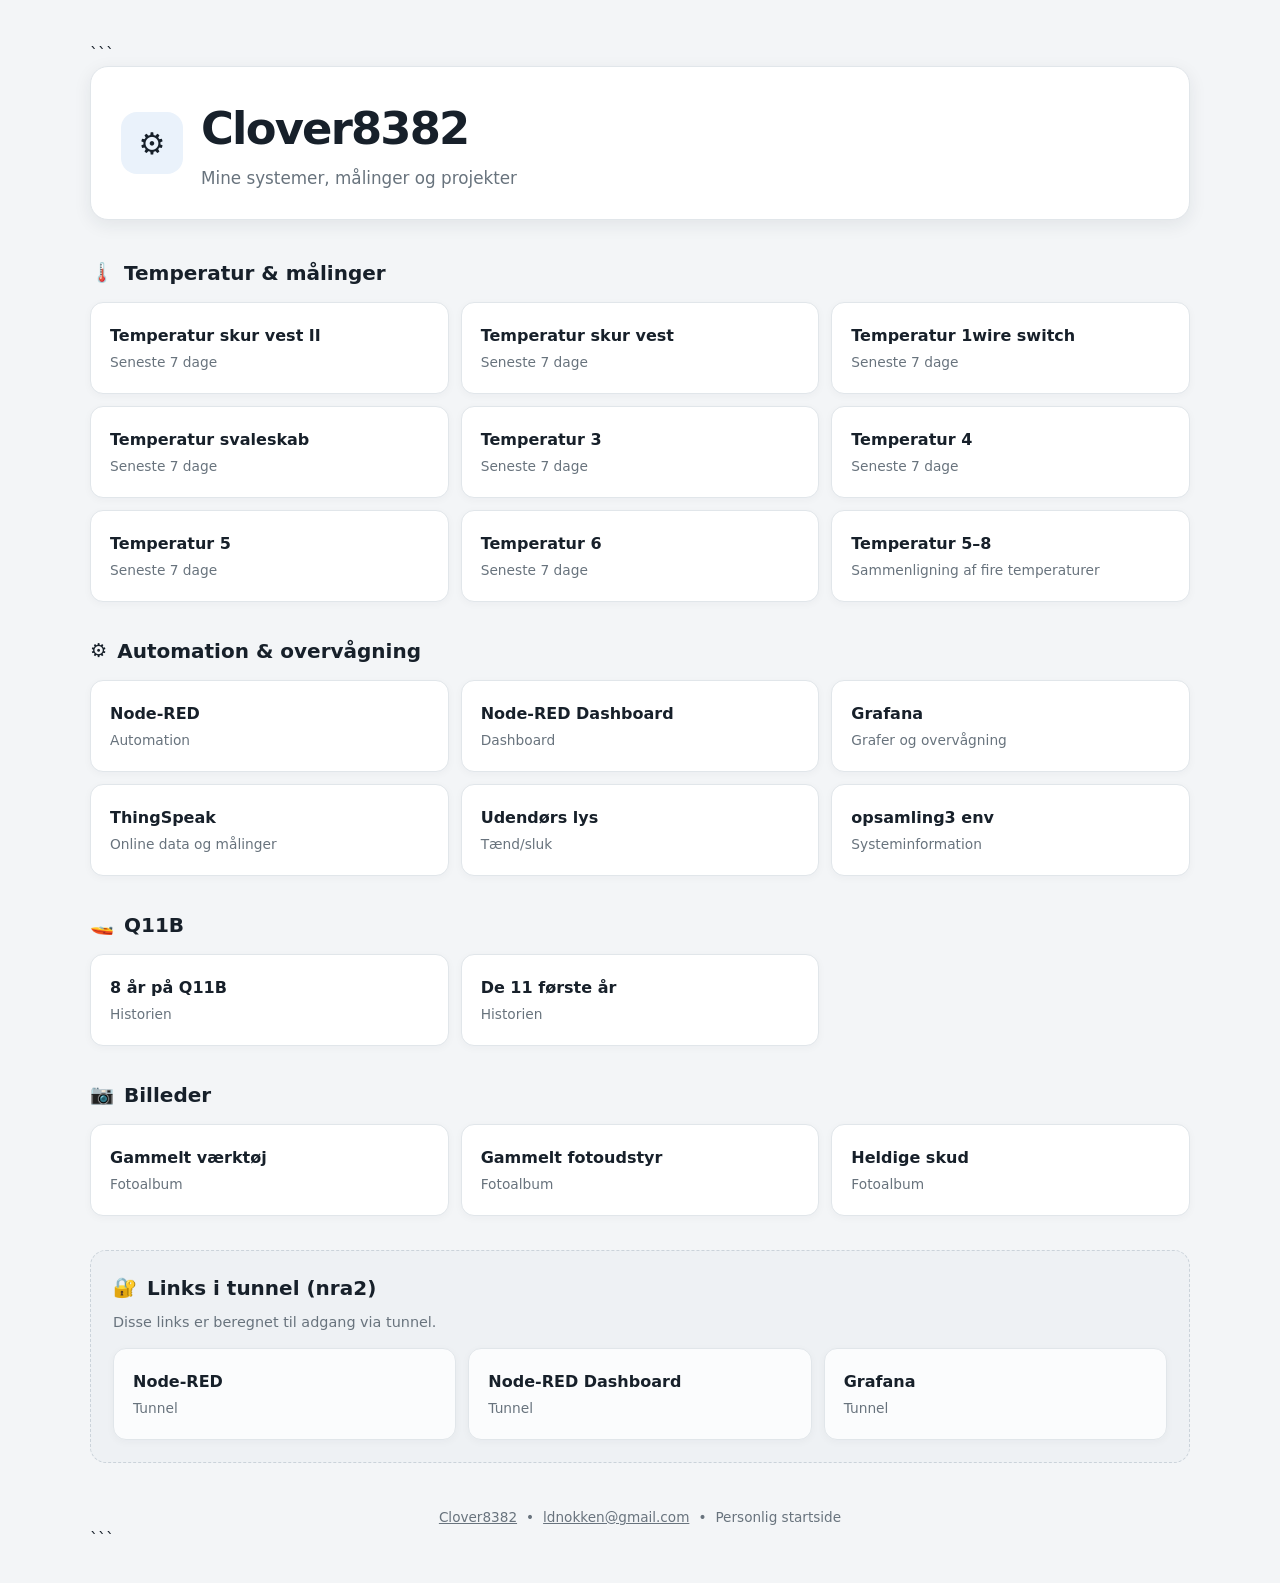
==== commit deeb2586: "Update index.html" ====
--- a/index.html
+++ b/index.html
@@ -104,7 +104,7 @@
     </a>
 
     <a class="card" href="http://opsamling3/cgi-bin/env">
-      <strong>Vis miljødata</strong>
+      <strong>opsamling3 env</strong>
       <small>Systeminformation</small>
     </a>
 
@@ -134,21 +134,24 @@
   <h2><span>📷</span> Billeder</h2>
   <div class="cards">
 
-    <a class="card" href="https://www.icloud.com/sharedalbum/#D2av31ho1gCqDTY4kBqicKP0eXgCAEQARogy2jcRqKCgAdakivBG8-xdeYRg00T9E0rPkPf4pEdS_Q">
-      <strong>Gammelt værktøj</strong>
-      <small>Fotoalbum</small>
-    </a>
+  <a class="card" href="https://www.icloud.com/sharedalbum/#D2av31ho1gCqDTY4kBqicKP0eXgCAEQARogy2jcRqKCgAdakivBG8-xdeYRg00T9E0rPkPf4pEdS_Q"
+     target="_blank" rel="noopener noreferrer">
+    <strong>Gammelt værktøj</strong>
+    <small>Fotoalbum</small>
+  </a>
 
-    <a class="card" href="https://www.icloud.com/sharedalbum/#D2av3X5cp5FOdD_lMrelVsbouGgCAEQARoge4QoWf3oBNX6JuOkh8VaXE8xO7FwrChVWlgJltvnIkQ">
-      <strong>Gammelt fotoudstyr</strong>
-      <small>Fotoalbum</small>
-    </a>
+  <a class="card" href="https://www.icloud.com/sharedalbum/#D2av3X5cp5FOdD_lMrelVsbouGgCAEQARoge4QoWf3oBNX6JuOkh8VaXE8xO7FwrChVWlgJltvnIkQ"
+     target="_blank" rel="noopener noreferrer">
+    <strong>Gammelt fotoudstyr</strong>
+    <small>Fotoalbum</small>
+  </a>
 
-    <a class="card" href="https://www.icloud.com/sharedalbum/#D2av3k_GOitBrB2btT4wnwGNcoACAEQARogis0KX1jMV60-QIW6ZQR8-P4sXBpEpbKKJnlkljvymYQ">
-      <strong>Heldige skud</strong>
-      <small>Fotoalbum</small>
-    </a>
-
+  <a class="card" href="https://www.icloud.com/sharedalbum/#D2av3k_GOitBrB2btT4wnwGNcoACAEQARogis0KX1jMV60-QIW6ZQR8-P4sXBpEpbKKJnlkljvymYQ"
+     target="_blank" rel="noopener noreferrer">
+    <strong>Heldige skud</strong>
+    <small>Fotoalbum</small>
+  </a>
+  
   </div>
 </section>
 
